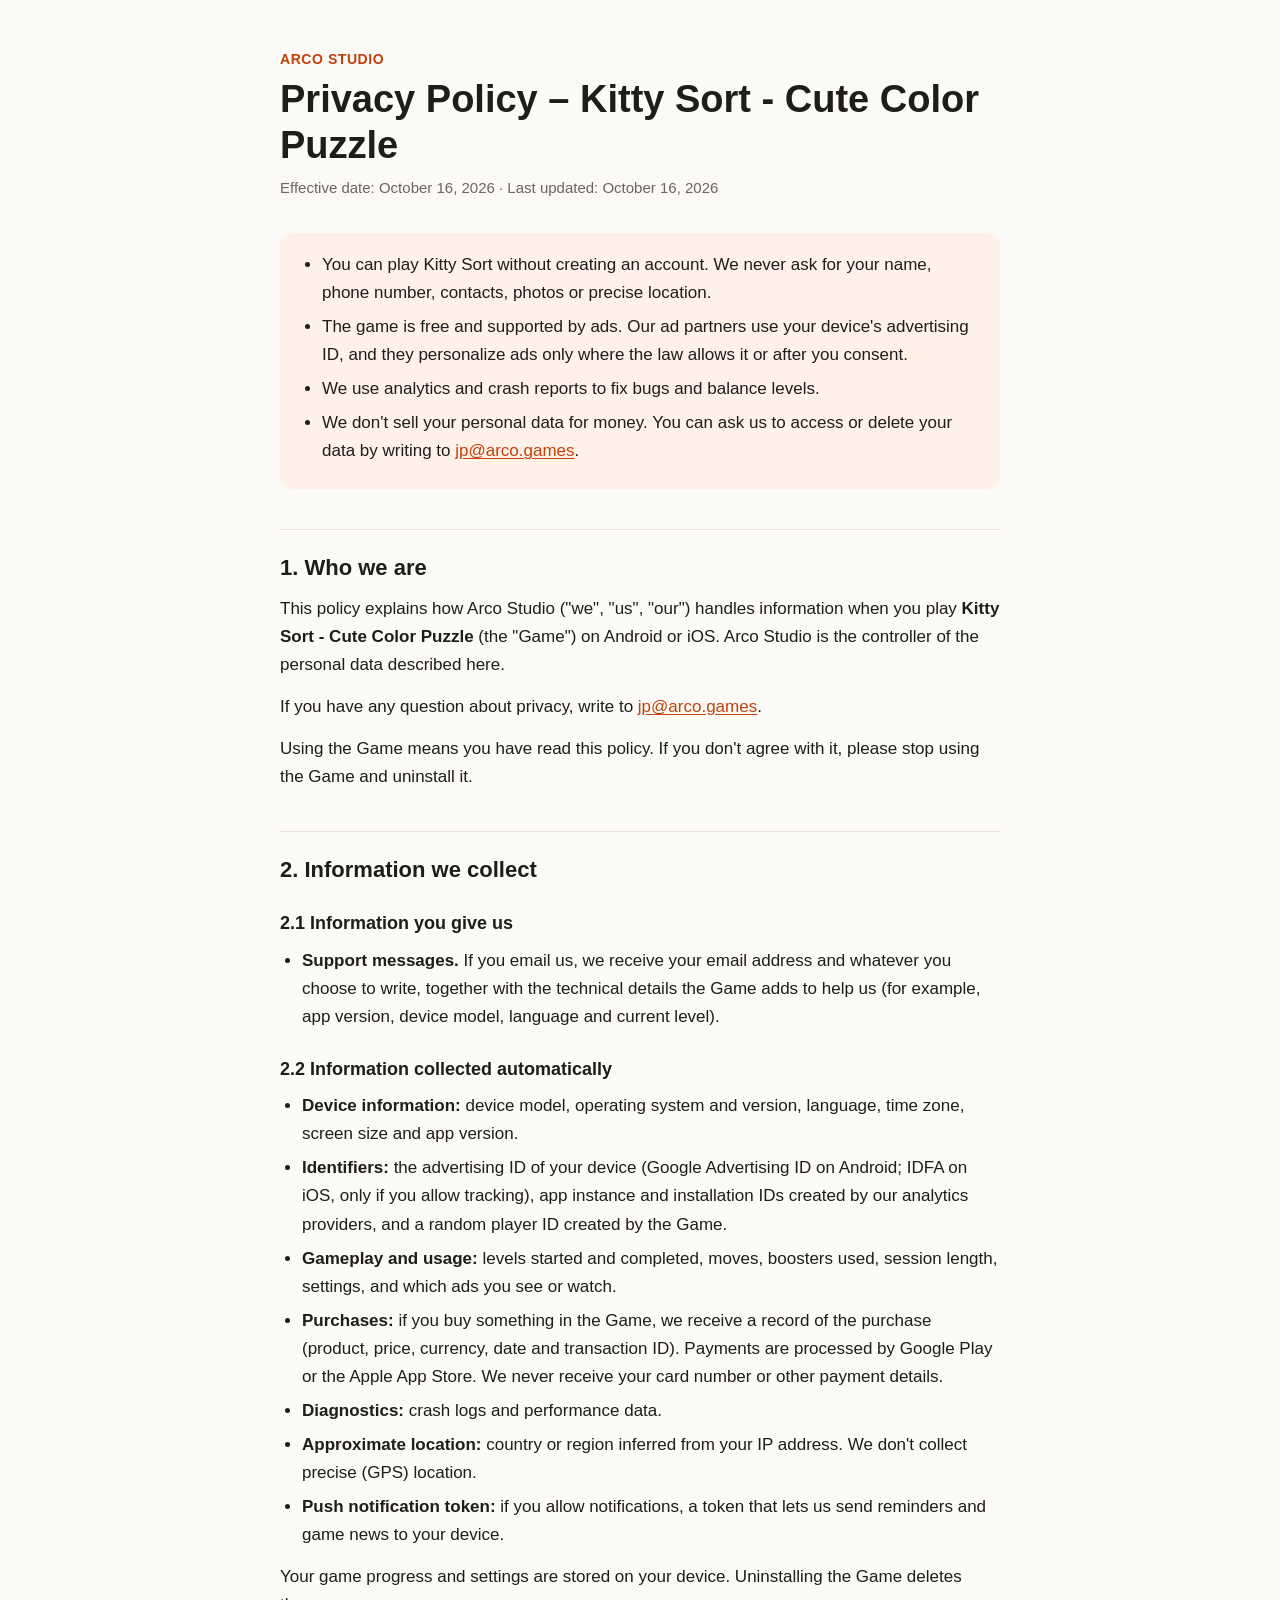
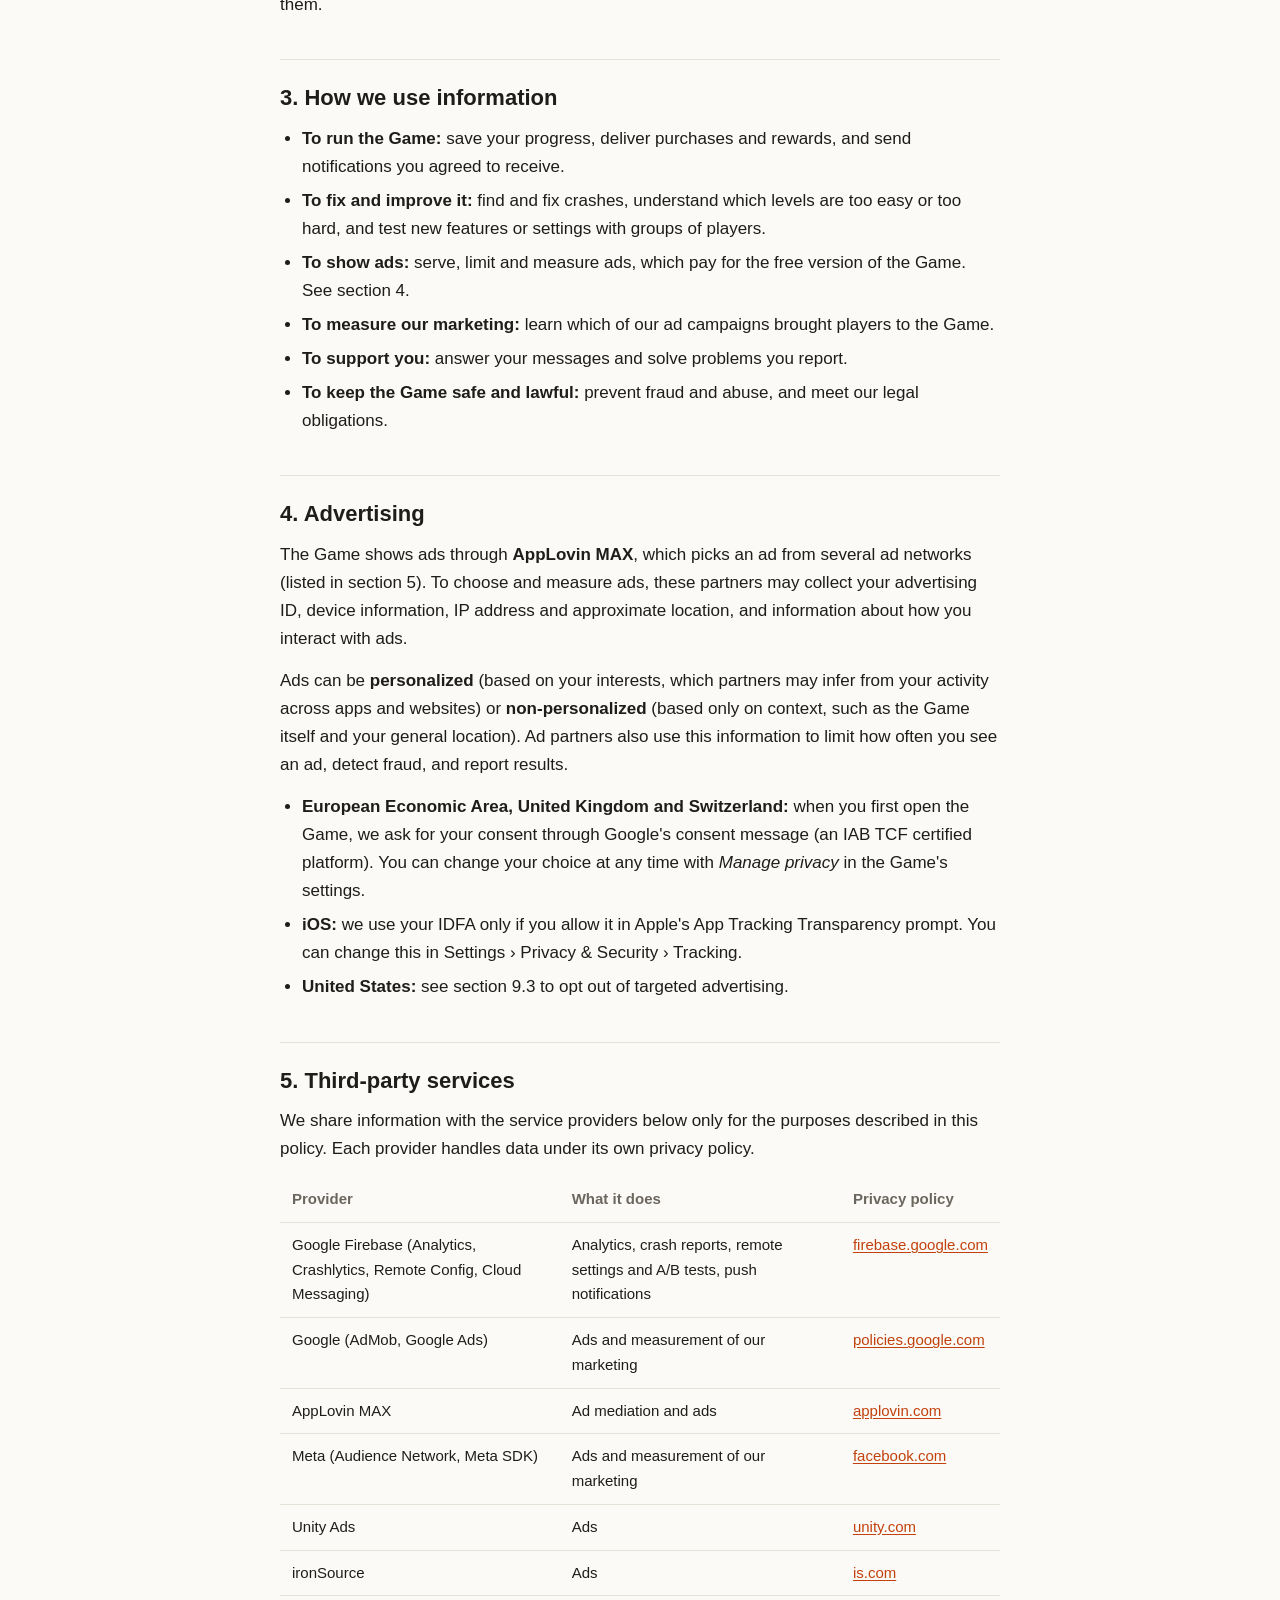
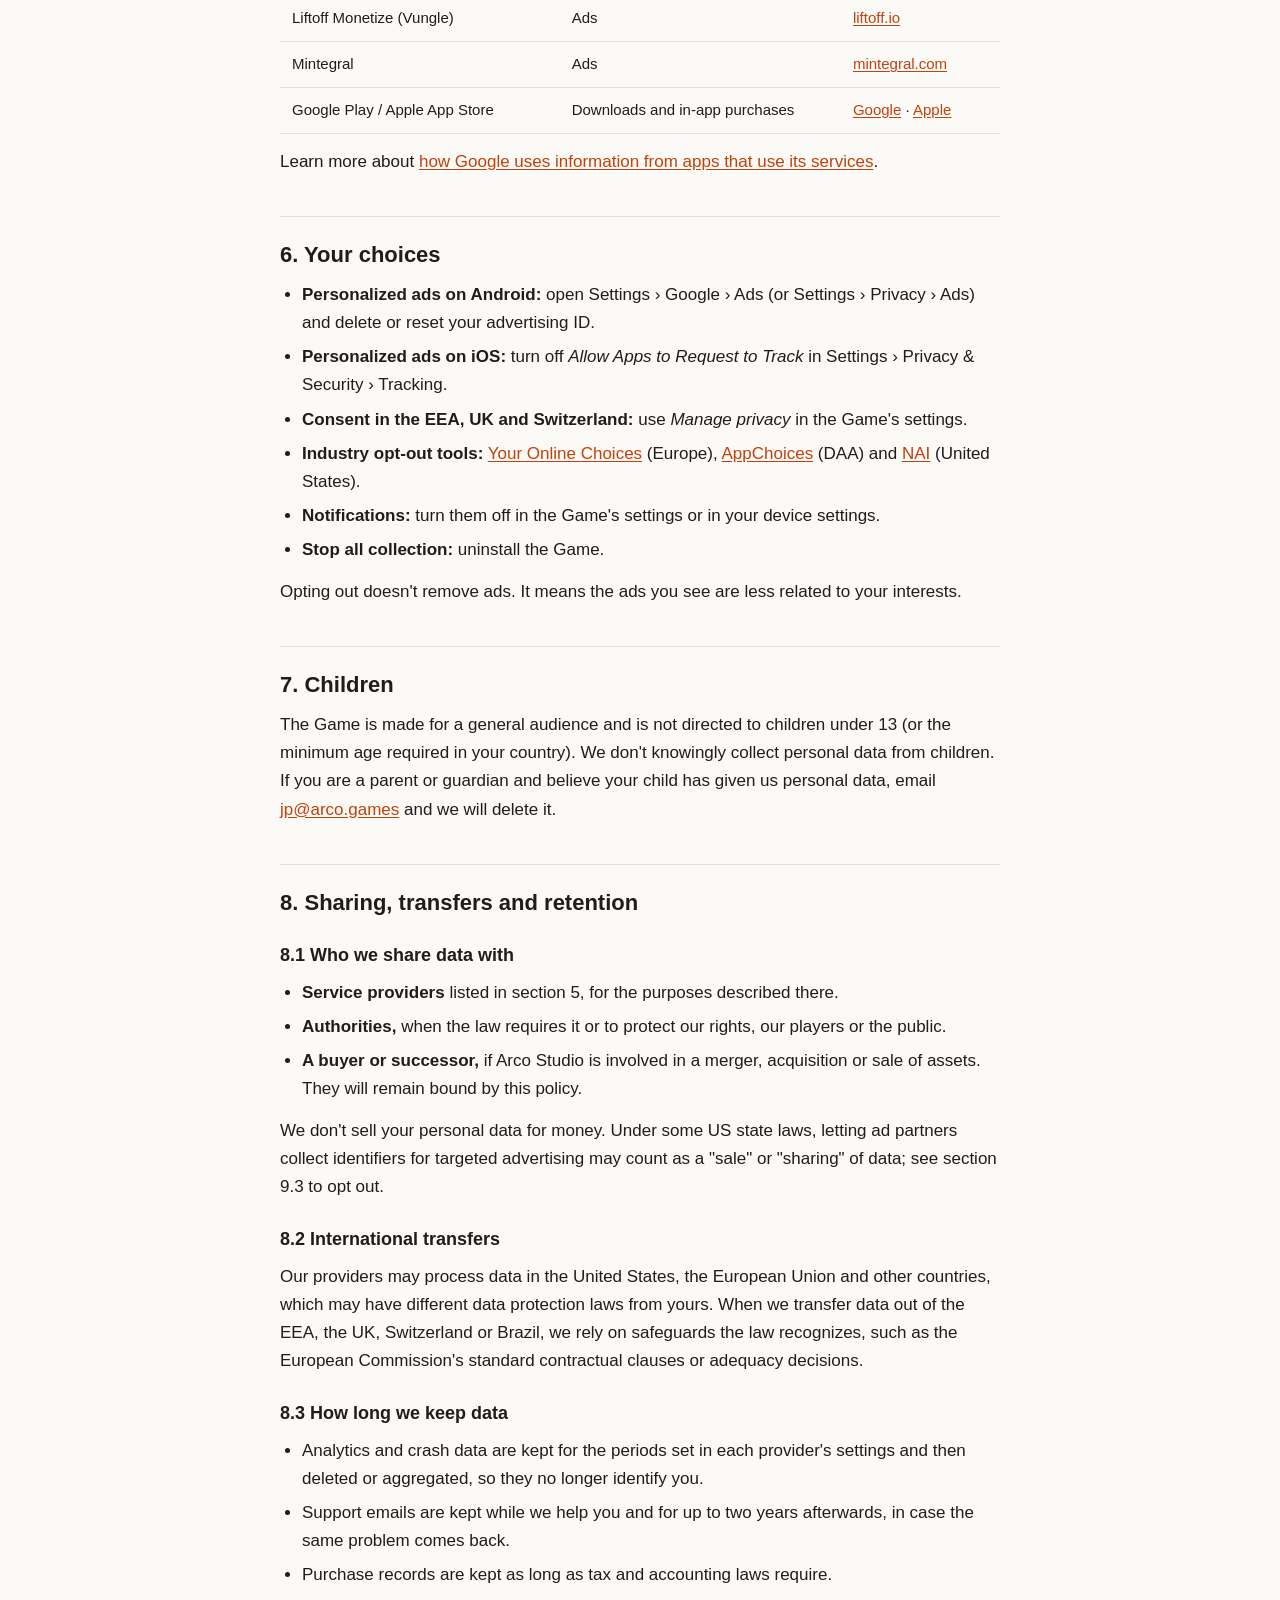
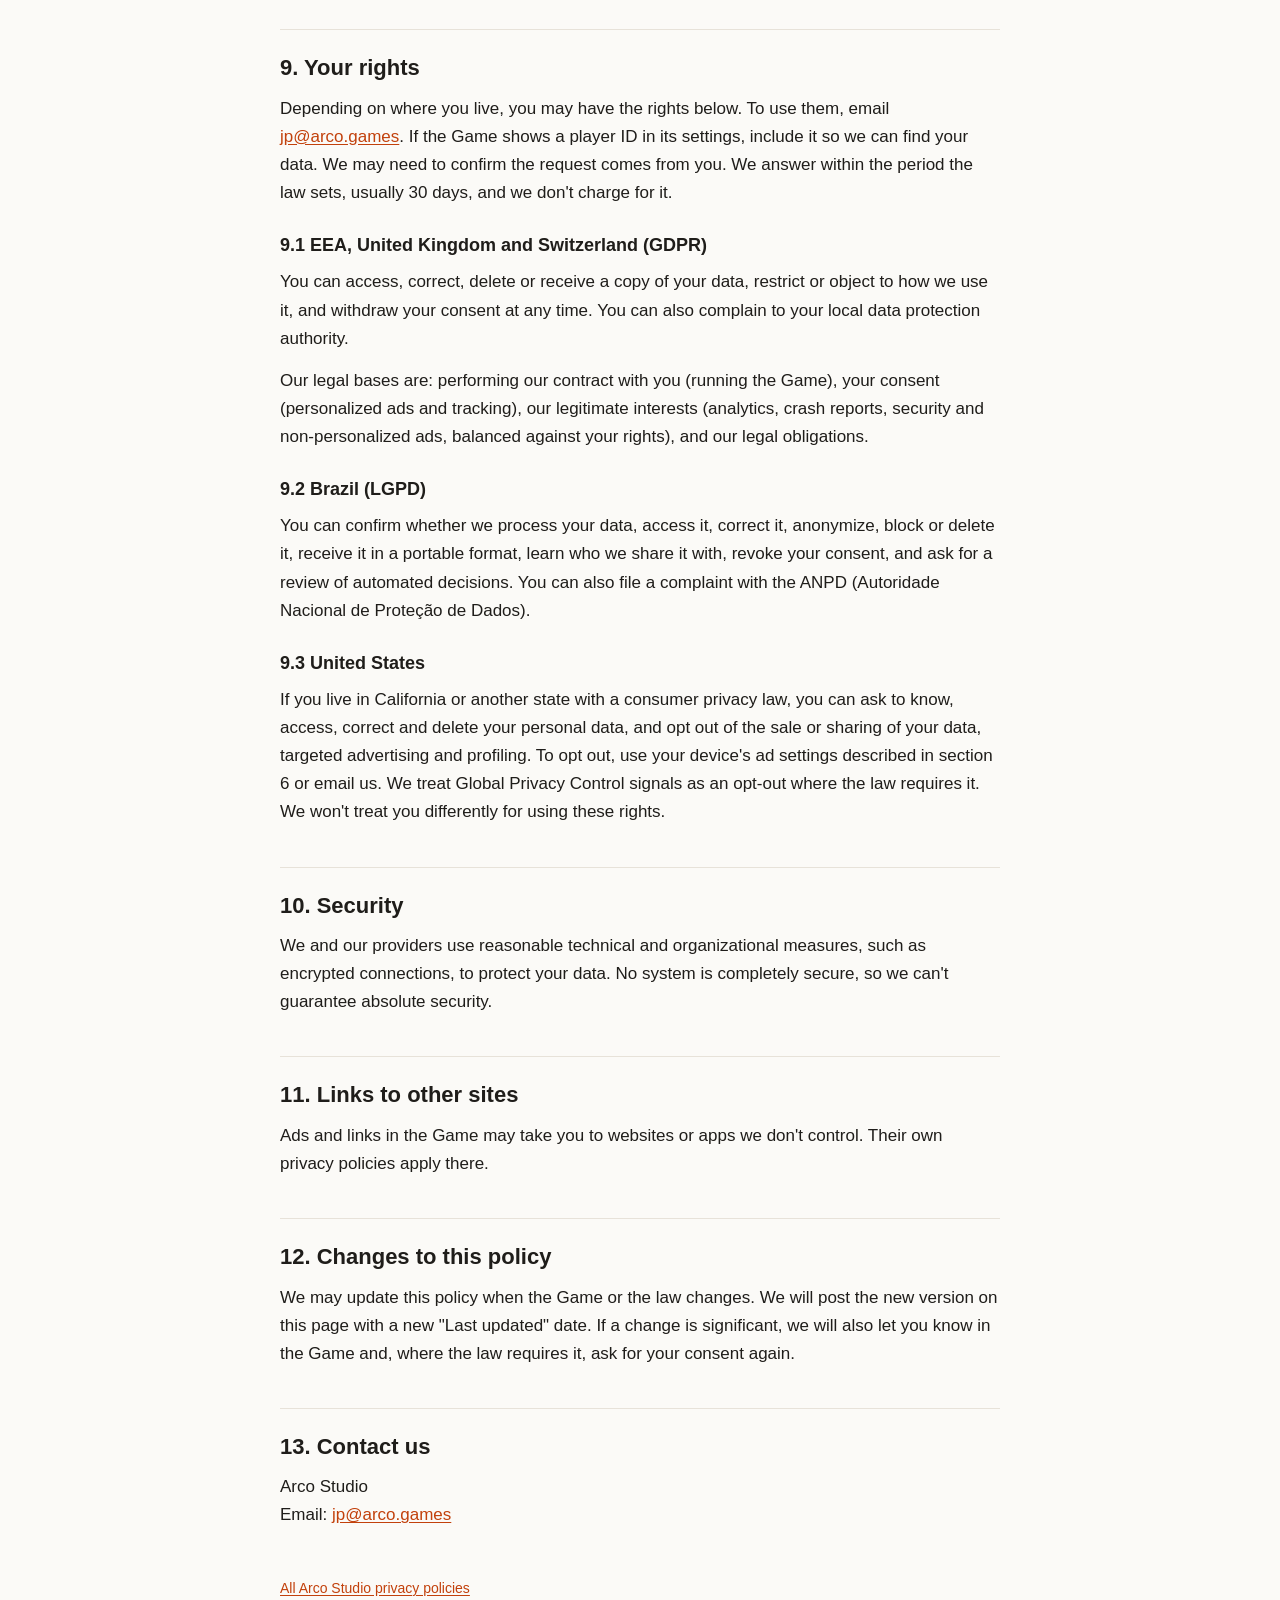
==== kitty-sort/index.html @ 593f862b "Add Kitty Sort privacy policy Co-Authored-By: Claude Opus 5.5 <noreply@anthropic.com>" ====
<!doctype html>
<html lang="en">
<head>
  <meta charset="utf-8">
  <meta name="viewport" content="width=device-width, initial-scale=1">
  <title>Privacy Policy – Kitty Sort</title>
  <meta name="description" content="Privacy Policy for Kitty Sort - Cute Color Puzzle, a game by Arco Studio.">
  <meta name="color-scheme" content="light dark">
  <link rel="stylesheet" href="../assets/style.css">
</head>
<body>
<main>
  <header>
    <p class="eyebrow">Arco Studio</p>
    <h1>Privacy Policy – Kitty Sort - Cute Color Puzzle</h1>
    <p class="meta">Effective date: October 16, 2026 · Last updated: October 16, 2026</p>
  </header>

  <div class="summary">
    <ul>
      <li>You can play Kitty Sort without creating an account. We never ask for your name, phone number, contacts, photos or precise location.</li>
      <li>The game is free and supported by ads. Our ad partners use your device's advertising ID, and they personalize ads only where the law allows it or after you consent.</li>
      <li>We use analytics and crash reports to fix bugs and balance levels.</li>
      <li>We don't sell your personal data for money. You can ask us to access or delete your data by writing to <a href="mailto:jp@arco.games">jp@arco.games</a>.</li>
    </ul>
  </div>

  <h2>1. Who we are</h2>
  <p>This policy explains how Arco Studio ("we", "us", "our") handles information when you play <strong>Kitty Sort - Cute Color Puzzle</strong> (the "Game") on Android or iOS. Arco Studio is the controller of the personal data described here.</p>
  <p>If you have any question about privacy, write to <a href="mailto:jp@arco.games">jp@arco.games</a>.</p>
  <p>Using the Game means you have read this policy. If you don't agree with it, please stop using the Game and uninstall it.</p>

  <h2>2. Information we collect</h2>

  <h3>2.1 Information you give us</h3>
  <ul>
    <li><strong>Support messages.</strong> If you email us, we receive your email address and whatever you choose to write, together with the technical details the Game adds to help us (for example, app version, device model, language and current level).</li>
  </ul>

  <h3>2.2 Information collected automatically</h3>
  <ul>
    <li><strong>Device information:</strong> device model, operating system and version, language, time zone, screen size and app version.</li>
    <li><strong>Identifiers:</strong> the advertising ID of your device (Google Advertising ID on Android; IDFA on iOS, only if you allow tracking), app instance and installation IDs created by our analytics providers, and a random player ID created by the Game.</li>
    <li><strong>Gameplay and usage:</strong> levels started and completed, moves, boosters used, session length, settings, and which ads you see or watch.</li>
    <li><strong>Purchases:</strong> if you buy something in the Game, we receive a record of the purchase (product, price, currency, date and transaction ID). Payments are processed by Google Play or the Apple App Store. We never receive your card number or other payment details.</li>
    <li><strong>Diagnostics:</strong> crash logs and performance data.</li>
    <li><strong>Approximate location:</strong> country or region inferred from your IP address. We don't collect precise (GPS) location.</li>
    <li><strong>Push notification token:</strong> if you allow notifications, a token that lets us send reminders and game news to your device.</li>
  </ul>
  <p>Your game progress and settings are stored on your device. Uninstalling the Game deletes them.</p>

  <h2>3. How we use information</h2>
  <ul>
    <li><strong>To run the Game:</strong> save your progress, deliver purchases and rewards, and send notifications you agreed to receive.</li>
    <li><strong>To fix and improve it:</strong> find and fix crashes, understand which levels are too easy or too hard, and test new features or settings with groups of players.</li>
    <li><strong>To show ads:</strong> serve, limit and measure ads, which pay for the free version of the Game. See section 4.</li>
    <li><strong>To measure our marketing:</strong> learn which of our ad campaigns brought players to the Game.</li>
    <li><strong>To support you:</strong> answer your messages and solve problems you report.</li>
    <li><strong>To keep the Game safe and lawful:</strong> prevent fraud and abuse, and meet our legal obligations.</li>
  </ul>

  <h2>4. Advertising</h2>
  <p>The Game shows ads through <strong>AppLovin MAX</strong>, which picks an ad from several ad networks (listed in section 5). To choose and measure ads, these partners may collect your advertising ID, device information, IP address and approximate location, and information about how you interact with ads.</p>
  <p>Ads can be <strong>personalized</strong> (based on your interests, which partners may infer from your activity across apps and websites) or <strong>non-personalized</strong> (based only on context, such as the Game itself and your general location). Ad partners also use this information to limit how often you see an ad, detect fraud, and report results.</p>
  <ul>
    <li><strong>European Economic Area, United Kingdom and Switzerland:</strong> when you first open the Game, we ask for your consent through Google's consent message (an IAB TCF certified platform). You can change your choice at any time with <em>Manage privacy</em> in the Game's settings.</li>
    <li><strong>iOS:</strong> we use your IDFA only if you allow it in Apple's App Tracking Transparency prompt. You can change this in Settings › Privacy &amp; Security › Tracking.</li>
    <li><strong>United States:</strong> see section 9.3 to opt out of targeted advertising.</li>
  </ul>

  <h2>5. Third-party services</h2>
  <p>We share information with the service providers below only for the purposes described in this policy. Each provider handles data under its own privacy policy.</p>
  <div class="table-wrap">
    <table>
      <thead>
        <tr><th>Provider</th><th>What it does</th><th>Privacy policy</th></tr>
      </thead>
      <tbody>
        <tr><td>Google Firebase (Analytics, Crashlytics, Remote Config, Cloud Messaging)</td><td>Analytics, crash reports, remote settings and A/B tests, push notifications</td><td><a href="https://firebase.google.com/support/privacy">firebase.google.com</a></td></tr>
        <tr><td>Google (AdMob, Google Ads)</td><td>Ads and measurement of our marketing</td><td><a href="https://policies.google.com/privacy">policies.google.com</a></td></tr>
        <tr><td>AppLovin MAX</td><td>Ad mediation and ads</td><td><a href="https://www.applovin.com/privacy/">applovin.com</a></td></tr>
        <tr><td>Meta (Audience Network, Meta SDK)</td><td>Ads and measurement of our marketing</td><td><a href="https://www.facebook.com/privacy/policy/">facebook.com</a></td></tr>
        <tr><td>Unity Ads</td><td>Ads</td><td><a href="https://unity.com/legal/game-player-and-app-user-privacy-policy">unity.com</a></td></tr>
        <tr><td>ironSource</td><td>Ads</td><td><a href="https://www.is.com/privacy-policy/">is.com</a></td></tr>
        <tr><td>Liftoff Monetize (Vungle)</td><td>Ads</td><td><a href="https://liftoff.io/privacy-policy/">liftoff.io</a></td></tr>
        <tr><td>Mintegral</td><td>Ads</td><td><a href="https://www.mintegral.com/en/privacy">mintegral.com</a></td></tr>
        <tr><td>Google Play / Apple App Store</td><td>Downloads and in-app purchases</td><td><a href="https://policies.google.com/privacy">Google</a> · <a href="https://www.apple.com/legal/privacy/">Apple</a></td></tr>
      </tbody>
    </table>
  </div>
  <p>Learn more about <a href="https://policies.google.com/technologies/partner-sites">how Google uses information from apps that use its services</a>.</p>

  <h2>6. Your choices</h2>
  <ul>
    <li><strong>Personalized ads on Android:</strong> open Settings › Google › Ads (or Settings › Privacy › Ads) and delete or reset your advertising ID.</li>
    <li><strong>Personalized ads on iOS:</strong> turn off <em>Allow Apps to Request to Track</em> in Settings › Privacy &amp; Security › Tracking.</li>
    <li><strong>Consent in the EEA, UK and Switzerland:</strong> use <em>Manage privacy</em> in the Game's settings.</li>
    <li><strong>Industry opt-out tools:</strong> <a href="https://www.youronlinechoices.eu/">Your Online Choices</a> (Europe), <a href="https://youradchoices.com/appchoices">AppChoices</a> (DAA) and <a href="https://optout.networkadvertising.org/">NAI</a> (United States).</li>
    <li><strong>Notifications:</strong> turn them off in the Game's settings or in your device settings.</li>
    <li><strong>Stop all collection:</strong> uninstall the Game.</li>
  </ul>
  <p>Opting out doesn't remove ads. It means the ads you see are less related to your interests.</p>

  <h2>7. Children</h2>
  <p>The Game is made for a general audience and is not directed to children under 13 (or the minimum age required in your country). We don't knowingly collect personal data from children. If you are a parent or guardian and believe your child has given us personal data, email <a href="mailto:jp@arco.games">jp@arco.games</a> and we will delete it.</p>

  <h2>8. Sharing, transfers and retention</h2>
  <h3>8.1 Who we share data with</h3>
  <ul>
    <li><strong>Service providers</strong> listed in section 5, for the purposes described there.</li>
    <li><strong>Authorities,</strong> when the law requires it or to protect our rights, our players or the public.</li>
    <li><strong>A buyer or successor,</strong> if Arco Studio is involved in a merger, acquisition or sale of assets. They will remain bound by this policy.</li>
  </ul>
  <p>We don't sell your personal data for money. Under some US state laws, letting ad partners collect identifiers for targeted advertising may count as a "sale" or "sharing" of data; see section 9.3 to opt out.</p>

  <h3>8.2 International transfers</h3>
  <p>Our providers may process data in the United States, the European Union and other countries, which may have different data protection laws from yours. When we transfer data out of the EEA, the UK, Switzerland or Brazil, we rely on safeguards the law recognizes, such as the European Commission's standard contractual clauses or adequacy decisions.</p>

  <h3>8.3 How long we keep data</h3>
  <ul>
    <li>Analytics and crash data are kept for the periods set in each provider's settings and then deleted or aggregated, so they no longer identify you.</li>
    <li>Support emails are kept while we help you and for up to two years afterwards, in case the same problem comes back.</li>
    <li>Purchase records are kept as long as tax and accounting laws require.</li>
  </ul>

  <h2>9. Your rights</h2>
  <p>Depending on where you live, you may have the rights below. To use them, email <a href="mailto:jp@arco.games">jp@arco.games</a>. If the Game shows a player ID in its settings, include it so we can find your data. We may need to confirm the request comes from you. We answer within the period the law sets, usually 30 days, and we don't charge for it.</p>

  <h3>9.1 EEA, United Kingdom and Switzerland (GDPR)</h3>
  <p>You can access, correct, delete or receive a copy of your data, restrict or object to how we use it, and withdraw your consent at any time. You can also complain to your local data protection authority.</p>
  <p>Our legal bases are: performing our contract with you (running the Game), your consent (personalized ads and tracking), our legitimate interests (analytics, crash reports, security and non-personalized ads, balanced against your rights), and our legal obligations.</p>

  <h3>9.2 Brazil (LGPD)</h3>
  <p>You can confirm whether we process your data, access it, correct it, anonymize, block or delete it, receive it in a portable format, learn who we share it with, revoke your consent, and ask for a review of automated decisions. You can also file a complaint with the ANPD (Autoridade Nacional de Proteção de Dados).</p>

  <h3>9.3 United States</h3>
  <p>If you live in California or another state with a consumer privacy law, you can ask to know, access, correct and delete your personal data, and opt out of the sale or sharing of your data, targeted advertising and profiling. To opt out, use your device's ad settings described in section 6 or email us. We treat Global Privacy Control signals as an opt-out where the law requires it. We won't treat you differently for using these rights.</p>

  <h2>10. Security</h2>
  <p>We and our providers use reasonable technical and organizational measures, such as encrypted connections, to protect your data. No system is completely secure, so we can't guarantee absolute security.</p>

  <h2>11. Links to other sites</h2>
  <p>Ads and links in the Game may take you to websites or apps we don't control. Their own privacy policies apply there.</p>

  <h2>12. Changes to this policy</h2>
  <p>We may update this policy when the Game or the law changes. We will post the new version on this page with a new "Last updated" date. If a change is significant, we will also let you know in the Game and, where the law requires it, ask for your consent again.</p>

  <h2>13. Contact us</h2>
  <p>Arco Studio<br>Email: <a href="mailto:jp@arco.games">jp@arco.games</a></p>

  <footer>
    <p><a href="../">All Arco Studio privacy policies</a></p>
  </footer>
</main>
</body>
</html>
---- assets/style.css ----
:root {
  --bg: #fbfaf7;
  --surface: #ffffff;
  --text: #1f1d1a;
  --muted: #6b665e;
  --line: #e7e2d9;
  --accent: #c2410c;
  --accent-soft: #fff1e8;
}

@media (prefers-color-scheme: dark) {
  :root {
    --bg: #161412;
    --surface: #1f1c19;
    --text: #ece8e2;
    --muted: #a39d93;
    --line: #34302b;
    --accent: #fb923c;
    --accent-soft: #2a1d14;
  }
}

* { box-sizing: border-box; }

html { -webkit-text-size-adjust: 100%; }

body {
  margin: 0;
  background: var(--bg);
  color: var(--text);
  font: 17px/1.65 -apple-system, BlinkMacSystemFont, "Segoe UI", Roboto, "Helvetica Neue", Arial, sans-serif;
}

main {
  max-width: 760px;
  margin: 0 auto;
  padding: 48px 20px 80px;
}

header { margin-bottom: 32px; }

.eyebrow {
  margin: 0 0 6px;
  color: var(--accent);
  font-size: 14px;
  font-weight: 600;
  letter-spacing: .04em;
  text-transform: uppercase;
}

h1 {
  margin: 0 0 8px;
  font-size: clamp(28px, 6vw, 38px);
  line-height: 1.2;
}

.meta { margin: 0; color: var(--muted); font-size: 15px; }

h2 {
  margin: 40px 0 12px;
  padding-top: 24px;
  border-top: 1px solid var(--line);
  font-size: 22px;
  line-height: 1.3;
}

h3 { margin: 24px 0 8px; font-size: 18px; }

p, ul { margin: 0 0 14px; }

ul { padding-left: 22px; }

li { margin-bottom: 6px; }

a { color: var(--accent); text-underline-offset: 2px; }

.summary {
  margin: 0 0 8px;
  padding: 18px 20px;
  border-radius: 12px;
  background: var(--accent-soft);
}

.summary ul { margin: 0; }

.table-wrap { overflow-x: auto; margin: 0 0 14px; }

table {
  width: 100%;
  border-collapse: collapse;
  font-size: 15px;
}

th, td {
  padding: 10px 12px;
  border-bottom: 1px solid var(--line);
  text-align: left;
  vertical-align: top;
}

th { color: var(--muted); font-weight: 600; }

.apps { list-style: none; padding: 0; }

.apps a {
  display: block;
  padding: 16px 18px;
  border: 1px solid var(--line);
  border-radius: 12px;
  background: var(--surface);
  color: var(--text);
  font-weight: 600;
  text-decoration: none;
}

.apps a:hover { border-color: var(--accent); }

footer {
  margin-top: 48px;
  color: var(--muted);
  font-size: 14px;
}
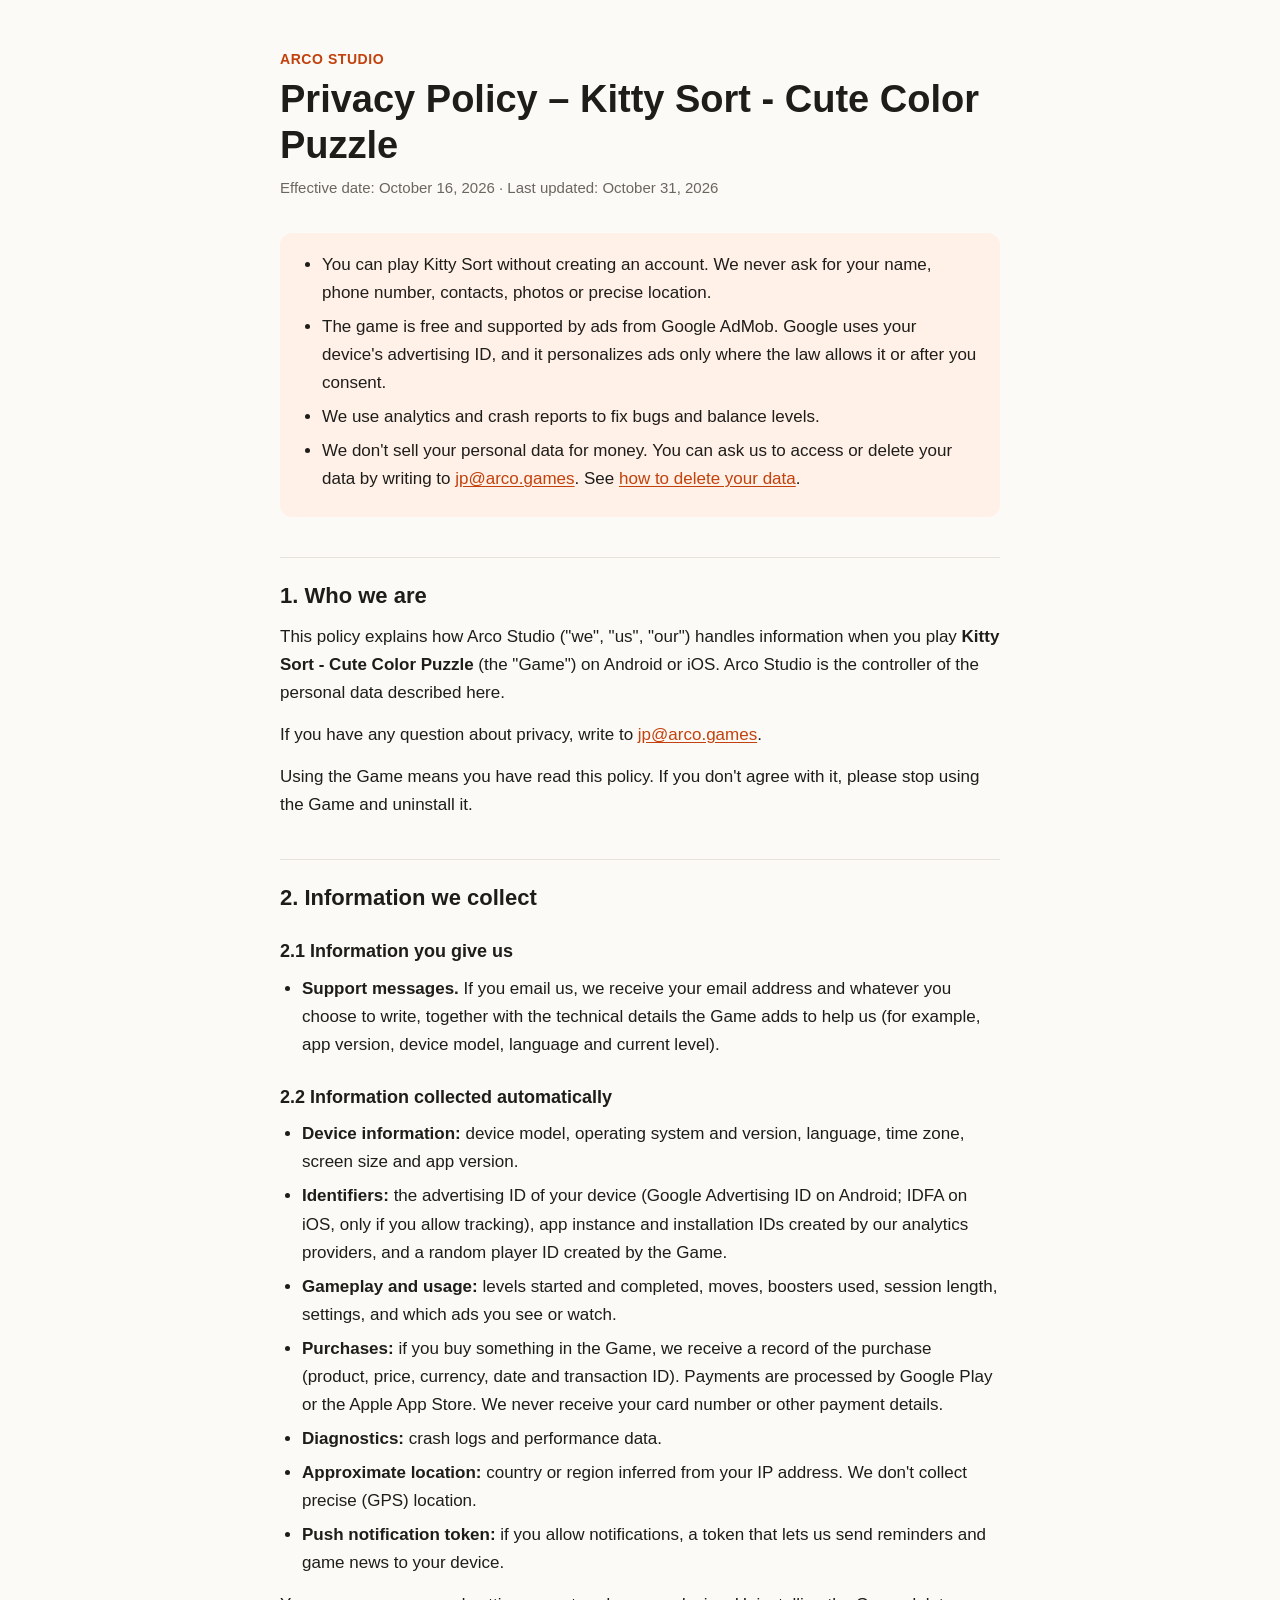
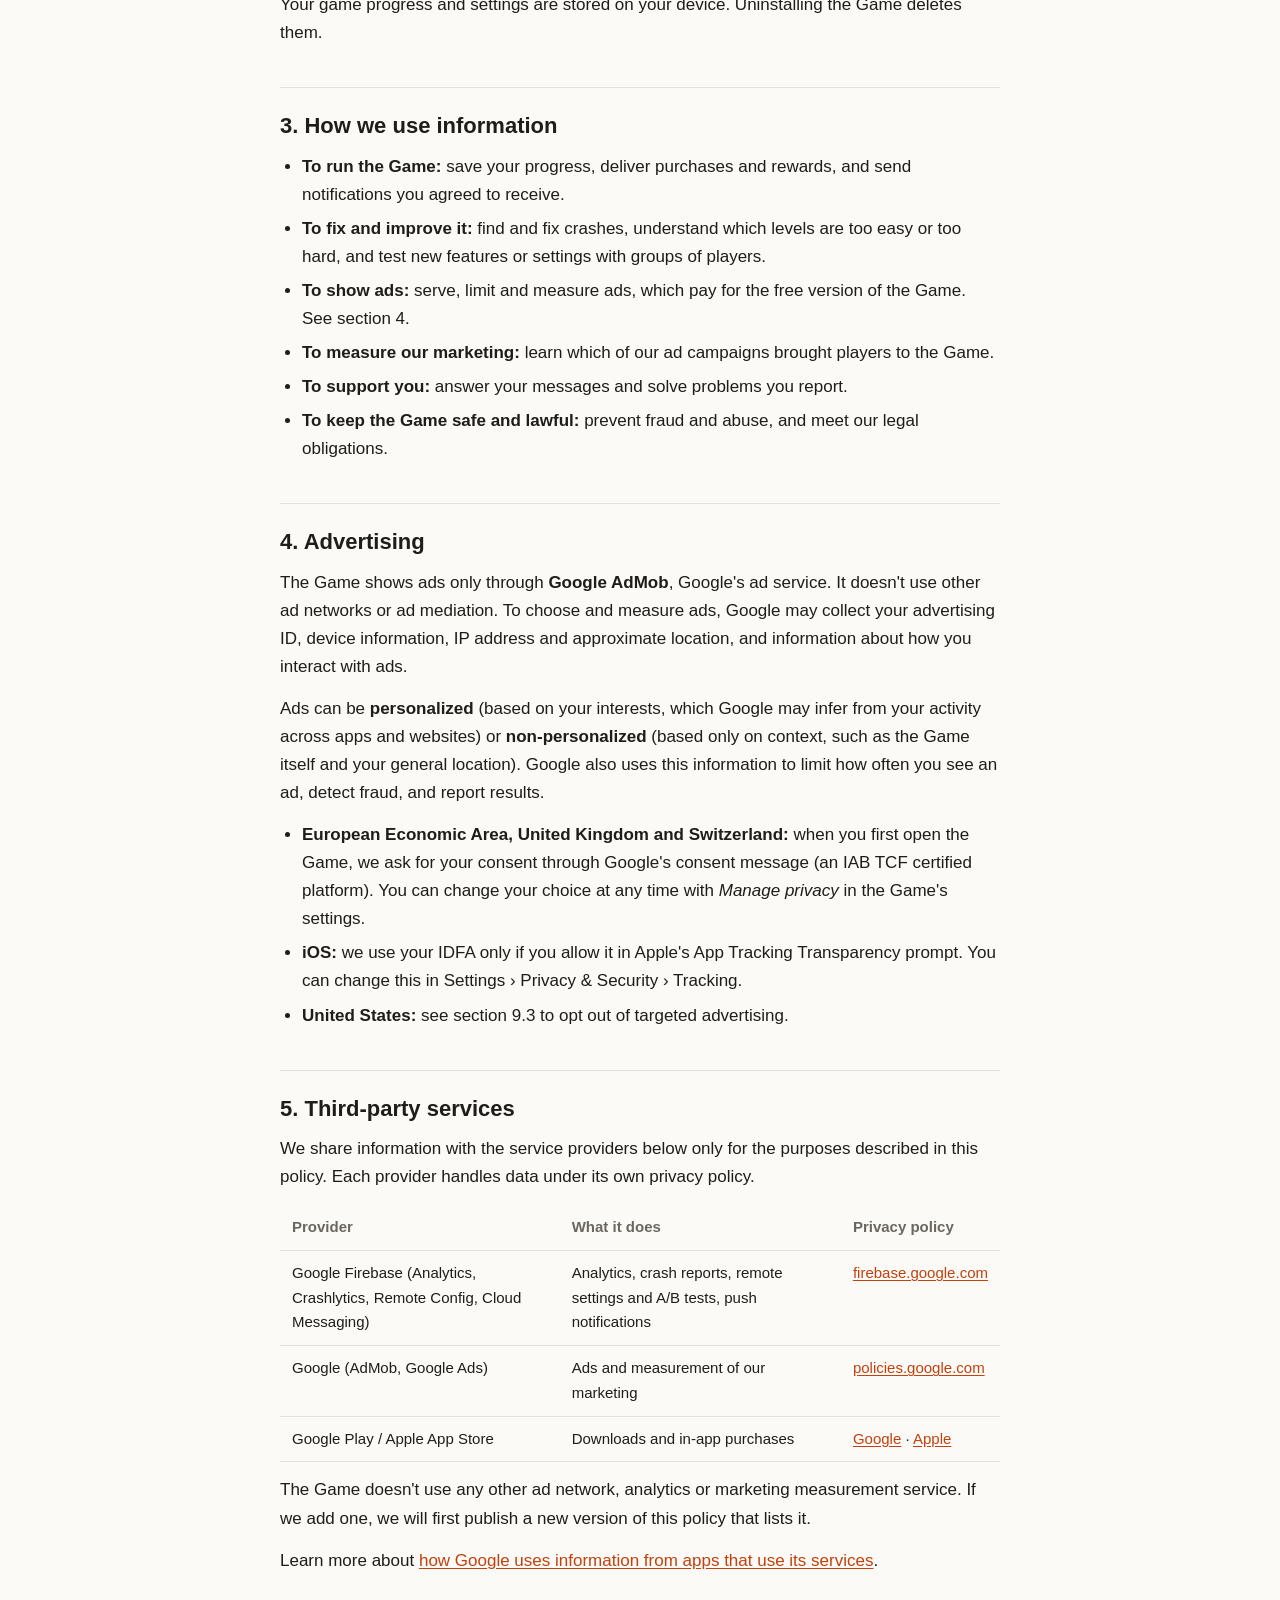
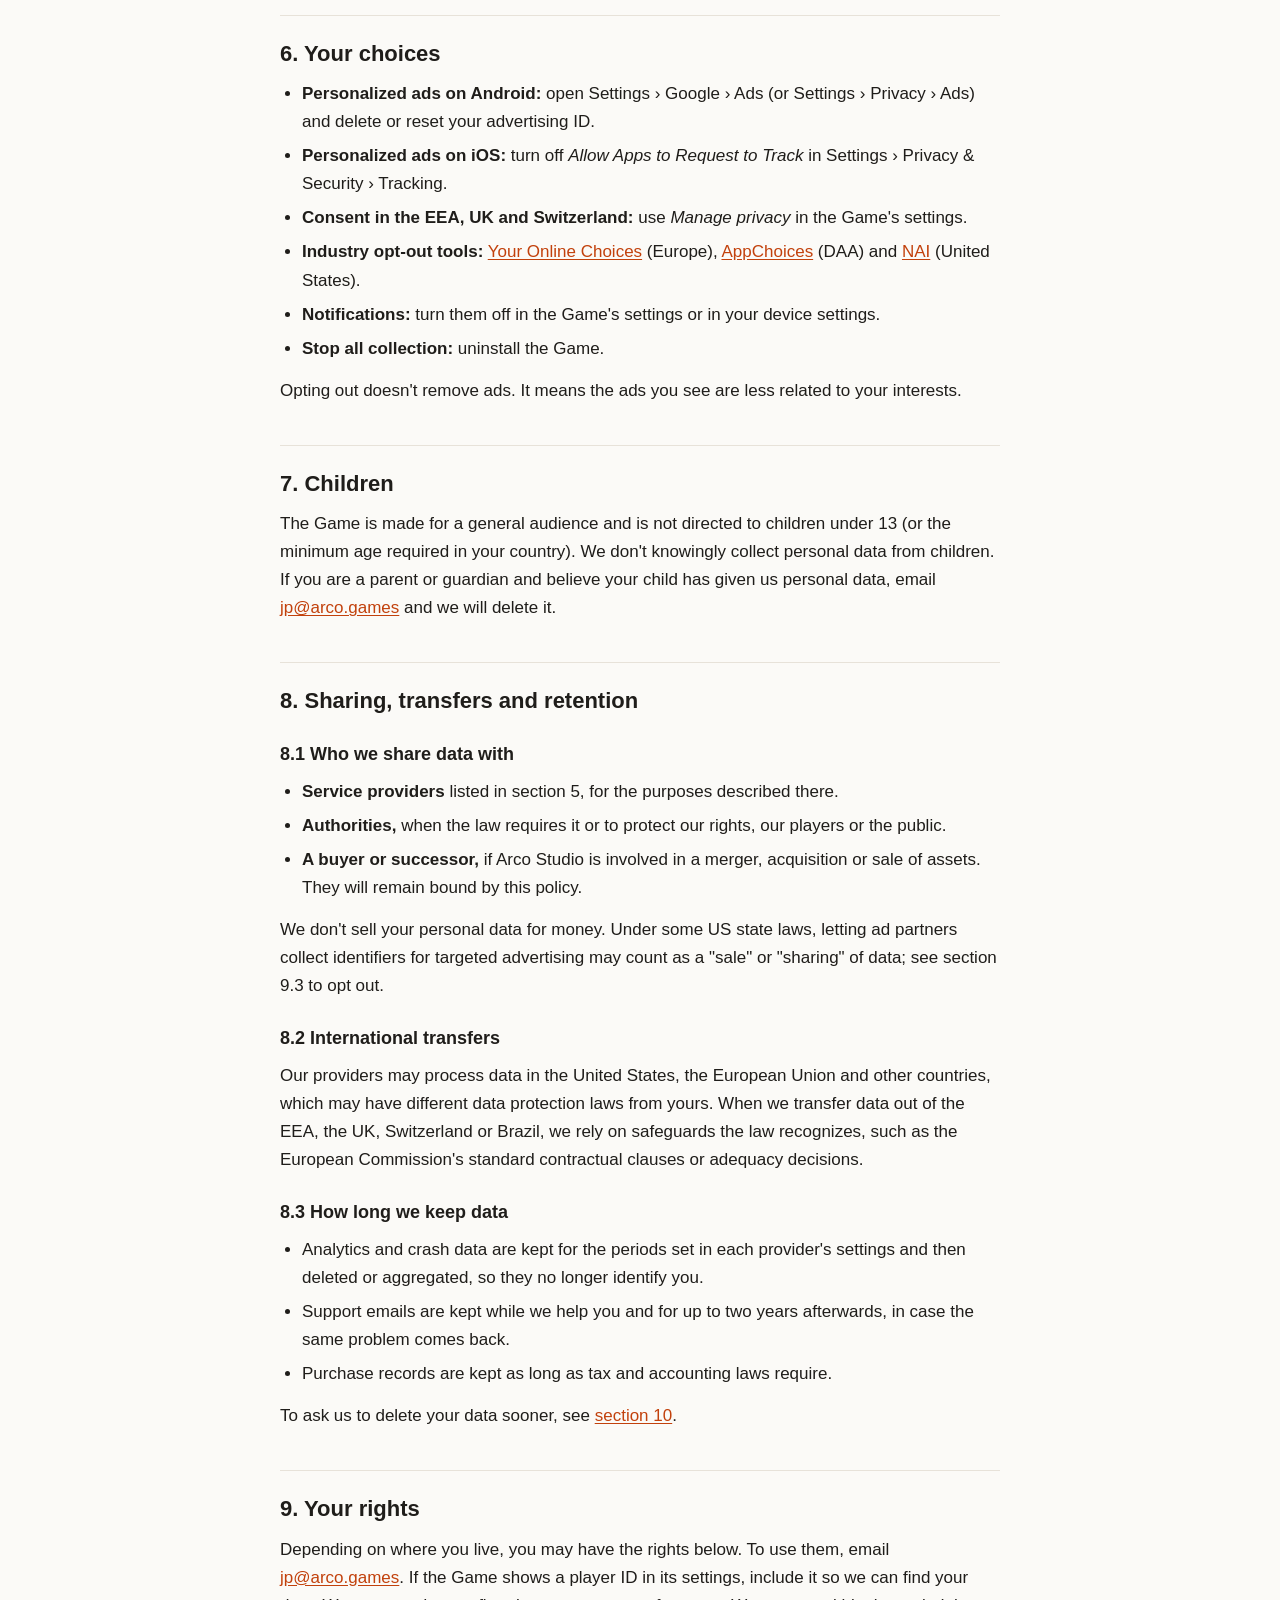
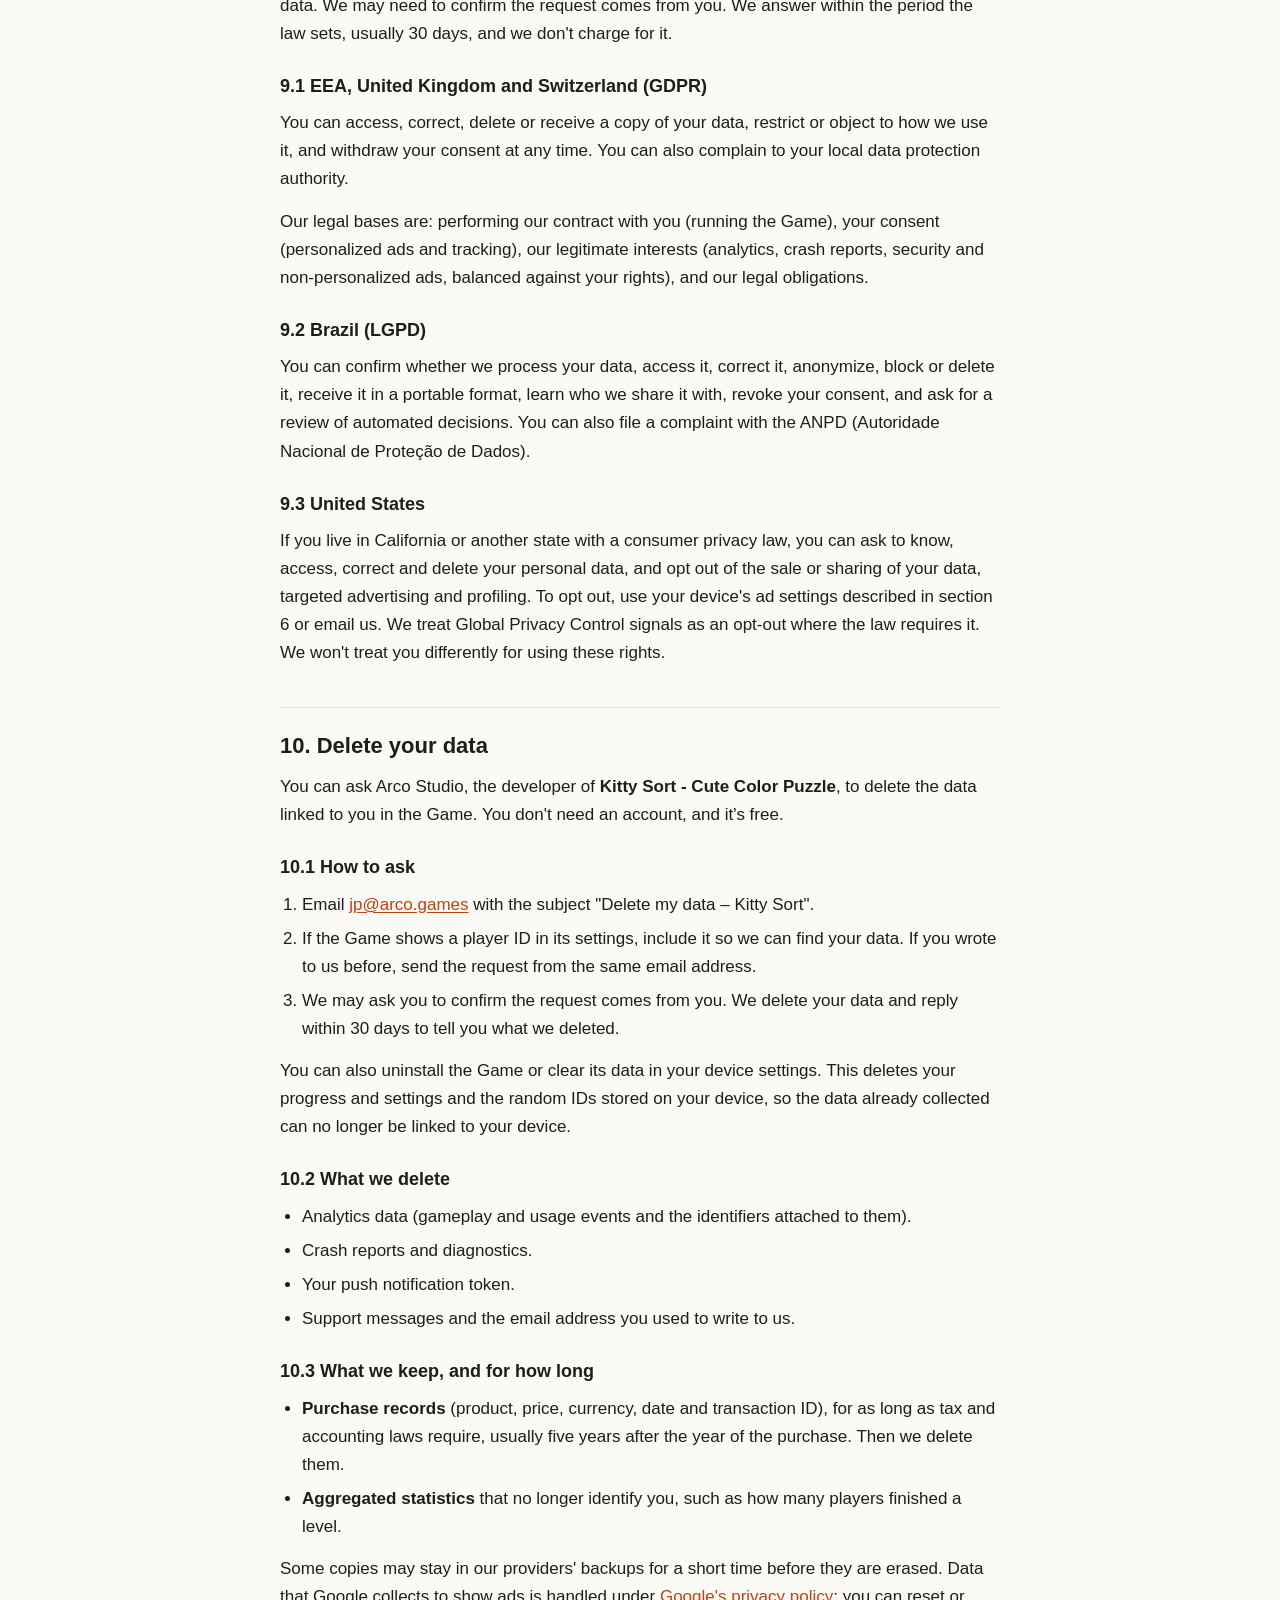
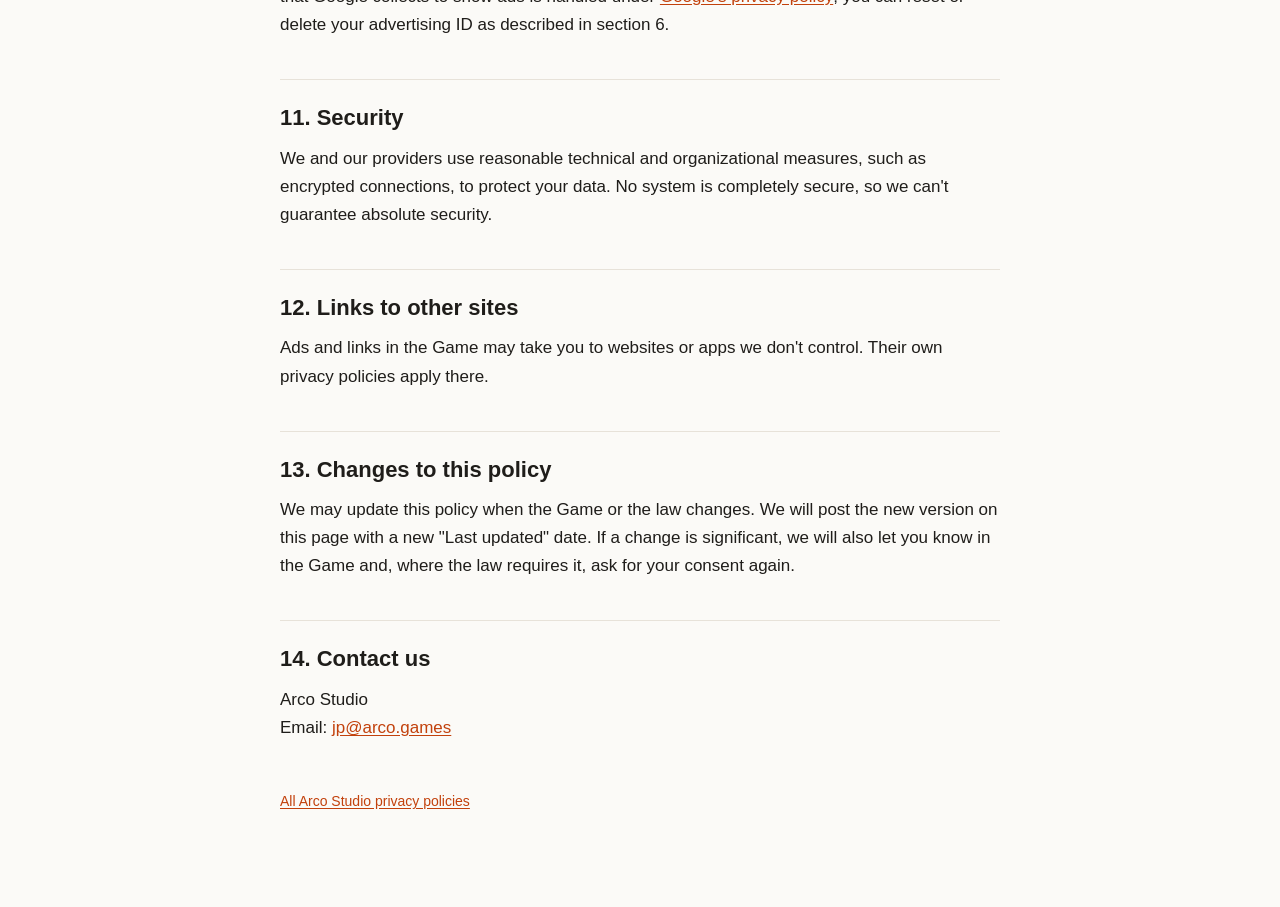
==== commit 3f78f857: "Kitty Sort privacy policy: AdMob direct, Google-only partners, data deletion section Ads now go thro" ====
--- a/kitty-sort/index.html
+++ b/kitty-sort/index.html
@@ -13,15 +13,15 @@
   <header>
     <p class="eyebrow">Arco Studio</p>
     <h1>Privacy Policy – Kitty Sort - Cute Color Puzzle</h1>
-    <p class="meta">Effective date: October 16, 2026 · Last updated: October 16, 2026</p>
+    <p class="meta">Effective date: October 16, 2026 · Last updated: October 31, 2026</p>
   </header>
 
   <div class="summary">
     <ul>
       <li>You can play Kitty Sort without creating an account. We never ask for your name, phone number, contacts, photos or precise location.</li>
-      <li>The game is free and supported by ads. Our ad partners use your device's advertising ID, and they personalize ads only where the law allows it or after you consent.</li>
+      <li>The game is free and supported by ads from Google AdMob. Google uses your device's advertising ID, and it personalizes ads only where the law allows it or after you consent.</li>
       <li>We use analytics and crash reports to fix bugs and balance levels.</li>
-      <li>We don't sell your personal data for money. You can ask us to access or delete your data by writing to <a href="mailto:jp@arco.games">jp@arco.games</a>.</li>
+      <li>We don't sell your personal data for money. You can ask us to access or delete your data by writing to <a href="mailto:jp@arco.games">jp@arco.games</a>. See <a href="#delete-your-data">how to delete your data</a>.</li>
     </ul>
   </div>
 
@@ -60,8 +60,8 @@
   </ul>
 
   <h2>4. Advertising</h2>
-  <p>The Game shows ads through <strong>AppLovin MAX</strong>, which picks an ad from several ad networks (listed in section 5). To choose and measure ads, these partners may collect your advertising ID, device information, IP address and approximate location, and information about how you interact with ads.</p>
-  <p>Ads can be <strong>personalized</strong> (based on your interests, which partners may infer from your activity across apps and websites) or <strong>non-personalized</strong> (based only on context, such as the Game itself and your general location). Ad partners also use this information to limit how often you see an ad, detect fraud, and report results.</p>
+  <p>The Game shows ads only through <strong>Google AdMob</strong>, Google's ad service. It doesn't use other ad networks or ad mediation. To choose and measure ads, Google may collect your advertising ID, device information, IP address and approximate location, and information about how you interact with ads.</p>
+  <p>Ads can be <strong>personalized</strong> (based on your interests, which Google may infer from your activity across apps and websites) or <strong>non-personalized</strong> (based only on context, such as the Game itself and your general location). Google also uses this information to limit how often you see an ad, detect fraud, and report results.</p>
   <ul>
     <li><strong>European Economic Area, United Kingdom and Switzerland:</strong> when you first open the Game, we ask for your consent through Google's consent message (an IAB TCF certified platform). You can change your choice at any time with <em>Manage privacy</em> in the Game's settings.</li>
     <li><strong>iOS:</strong> we use your IDFA only if you allow it in Apple's App Tracking Transparency prompt. You can change this in Settings › Privacy &amp; Security › Tracking.</li>
@@ -78,16 +78,11 @@
       <tbody>
         <tr><td>Google Firebase (Analytics, Crashlytics, Remote Config, Cloud Messaging)</td><td>Analytics, crash reports, remote settings and A/B tests, push notifications</td><td><a href="https://firebase.google.com/support/privacy">firebase.google.com</a></td></tr>
         <tr><td>Google (AdMob, Google Ads)</td><td>Ads and measurement of our marketing</td><td><a href="https://policies.google.com/privacy">policies.google.com</a></td></tr>
-        <tr><td>AppLovin MAX</td><td>Ad mediation and ads</td><td><a href="https://www.applovin.com/privacy/">applovin.com</a></td></tr>
-        <tr><td>Meta (Audience Network, Meta SDK)</td><td>Ads and measurement of our marketing</td><td><a href="https://www.facebook.com/privacy/policy/">facebook.com</a></td></tr>
-        <tr><td>Unity Ads</td><td>Ads</td><td><a href="https://unity.com/legal/game-player-and-app-user-privacy-policy">unity.com</a></td></tr>
-        <tr><td>ironSource</td><td>Ads</td><td><a href="https://www.is.com/privacy-policy/">is.com</a></td></tr>
-        <tr><td>Liftoff Monetize (Vungle)</td><td>Ads</td><td><a href="https://liftoff.io/privacy-policy/">liftoff.io</a></td></tr>
-        <tr><td>Mintegral</td><td>Ads</td><td><a href="https://www.mintegral.com/en/privacy">mintegral.com</a></td></tr>
         <tr><td>Google Play / Apple App Store</td><td>Downloads and in-app purchases</td><td><a href="https://policies.google.com/privacy">Google</a> · <a href="https://www.apple.com/legal/privacy/">Apple</a></td></tr>
       </tbody>
     </table>
   </div>
+  <p>The Game doesn't use any other ad network, analytics or marketing measurement service. If we add one, we will first publish a new version of this policy that lists it.</p>
   <p>Learn more about <a href="https://policies.google.com/technologies/partner-sites">how Google uses information from apps that use its services</a>.</p>
 
   <h2>6. Your choices</h2>
@@ -122,6 +117,7 @@
     <li>Support emails are kept while we help you and for up to two years afterwards, in case the same problem comes back.</li>
     <li>Purchase records are kept as long as tax and accounting laws require.</li>
   </ul>
+  <p>To ask us to delete your data sooner, see <a href="#delete-your-data">section 10</a>.</p>
 
   <h2>9. Your rights</h2>
   <p>Depending on where you live, you may have the rights below. To use them, email <a href="mailto:jp@arco.games">jp@arco.games</a>. If the Game shows a player ID in its settings, include it so we can find your data. We may need to confirm the request comes from you. We answer within the period the law sets, usually 30 days, and we don't charge for it.</p>
@@ -136,16 +132,42 @@
   <h3>9.3 United States</h3>
   <p>If you live in California or another state with a consumer privacy law, you can ask to know, access, correct and delete your personal data, and opt out of the sale or sharing of your data, targeted advertising and profiling. To opt out, use your device's ad settings described in section 6 or email us. We treat Global Privacy Control signals as an opt-out where the law requires it. We won't treat you differently for using these rights.</p>
 
-  <h2>10. Security</h2>
+  <h2 id="delete-your-data">10. Delete your data</h2>
+  <p>You can ask Arco Studio, the developer of <strong>Kitty Sort - Cute Color Puzzle</strong>, to delete the data linked to you in the Game. You don't need an account, and it's free.</p>
+
+  <h3>10.1 How to ask</h3>
+  <ol>
+    <li>Email <a href="mailto:jp@arco.games?subject=Delete%20my%20data%20-%20Kitty%20Sort">jp@arco.games</a> with the subject "Delete my data – Kitty Sort".</li>
+    <li>If the Game shows a player ID in its settings, include it so we can find your data. If you wrote to us before, send the request from the same email address.</li>
+    <li>We may ask you to confirm the request comes from you. We delete your data and reply within 30 days to tell you what we deleted.</li>
+  </ol>
+  <p>You can also uninstall the Game or clear its data in your device settings. This deletes your progress and settings and the random IDs stored on your device, so the data already collected can no longer be linked to your device.</p>
+
+  <h3>10.2 What we delete</h3>
+  <ul>
+    <li>Analytics data (gameplay and usage events and the identifiers attached to them).</li>
+    <li>Crash reports and diagnostics.</li>
+    <li>Your push notification token.</li>
+    <li>Support messages and the email address you used to write to us.</li>
+  </ul>
+
+  <h3>10.3 What we keep, and for how long</h3>
+  <ul>
+    <li><strong>Purchase records</strong> (product, price, currency, date and transaction ID), for as long as tax and accounting laws require, usually five years after the year of the purchase. Then we delete them.</li>
+    <li><strong>Aggregated statistics</strong> that no longer identify you, such as how many players finished a level.</li>
+  </ul>
+  <p>Some copies may stay in our providers' backups for a short time before they are erased. Data that Google collects to show ads is handled under <a href="https://policies.google.com/privacy">Google's privacy policy</a>; you can reset or delete your advertising ID as described in section 6.</p>
+
+  <h2>11. Security</h2>
   <p>We and our providers use reasonable technical and organizational measures, such as encrypted connections, to protect your data. No system is completely secure, so we can't guarantee absolute security.</p>
 
-  <h2>11. Links to other sites</h2>
+  <h2>12. Links to other sites</h2>
   <p>Ads and links in the Game may take you to websites or apps we don't control. Their own privacy policies apply there.</p>
 
-  <h2>12. Changes to this policy</h2>
+  <h2>13. Changes to this policy</h2>
   <p>We may update this policy when the Game or the law changes. We will post the new version on this page with a new "Last updated" date. If a change is significant, we will also let you know in the Game and, where the law requires it, ask for your consent again.</p>
 
-  <h2>13. Contact us</h2>
+  <h2>14. Contact us</h2>
   <p>Arco Studio<br>Email: <a href="mailto:jp@arco.games">jp@arco.games</a></p>
 
   <footer>
--- a/assets/style.css
+++ b/assets/style.css
@@ -66,9 +66,9 @@
 
 h3 { margin: 24px 0 8px; font-size: 18px; }
 
-p, ul { margin: 0 0 14px; }
+p, ul, ol { margin: 0 0 14px; }
 
-ul { padding-left: 22px; }
+ul, ol { padding-left: 22px; }
 
 li { margin-bottom: 6px; }
 
